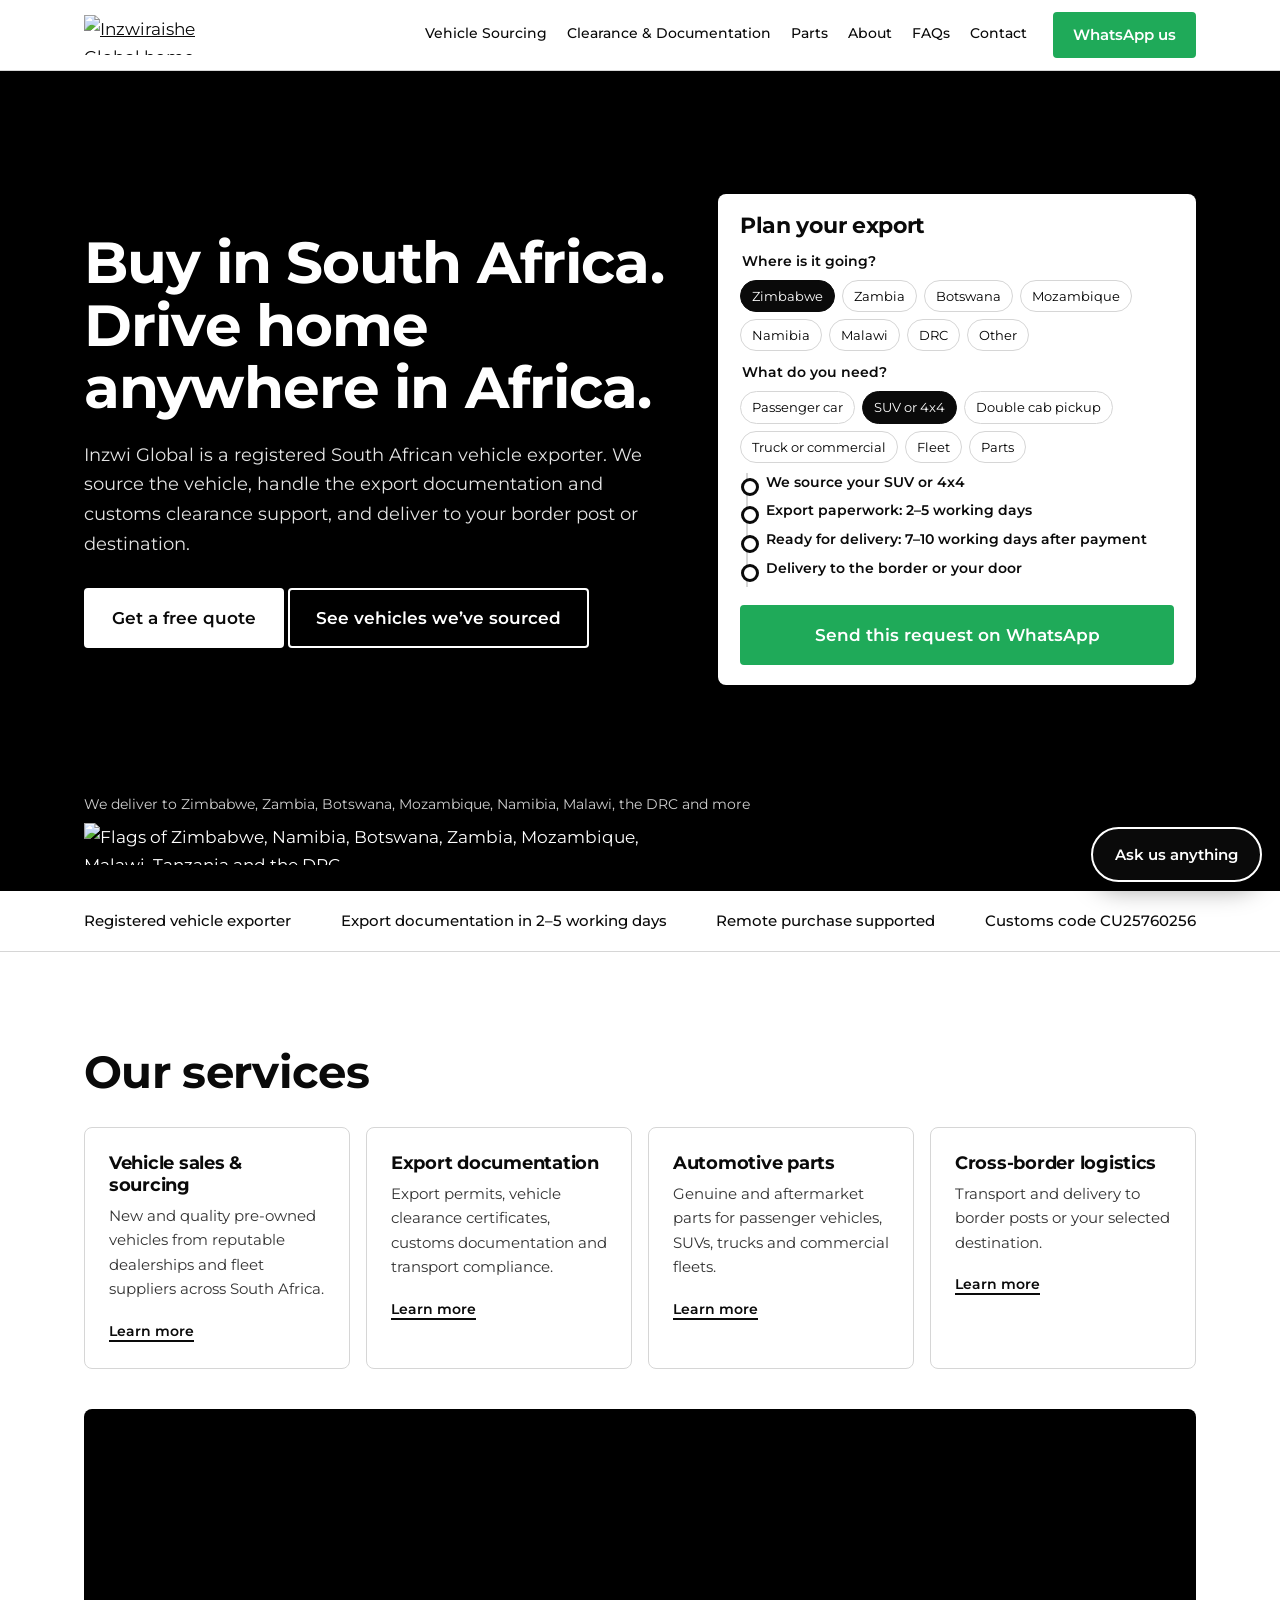
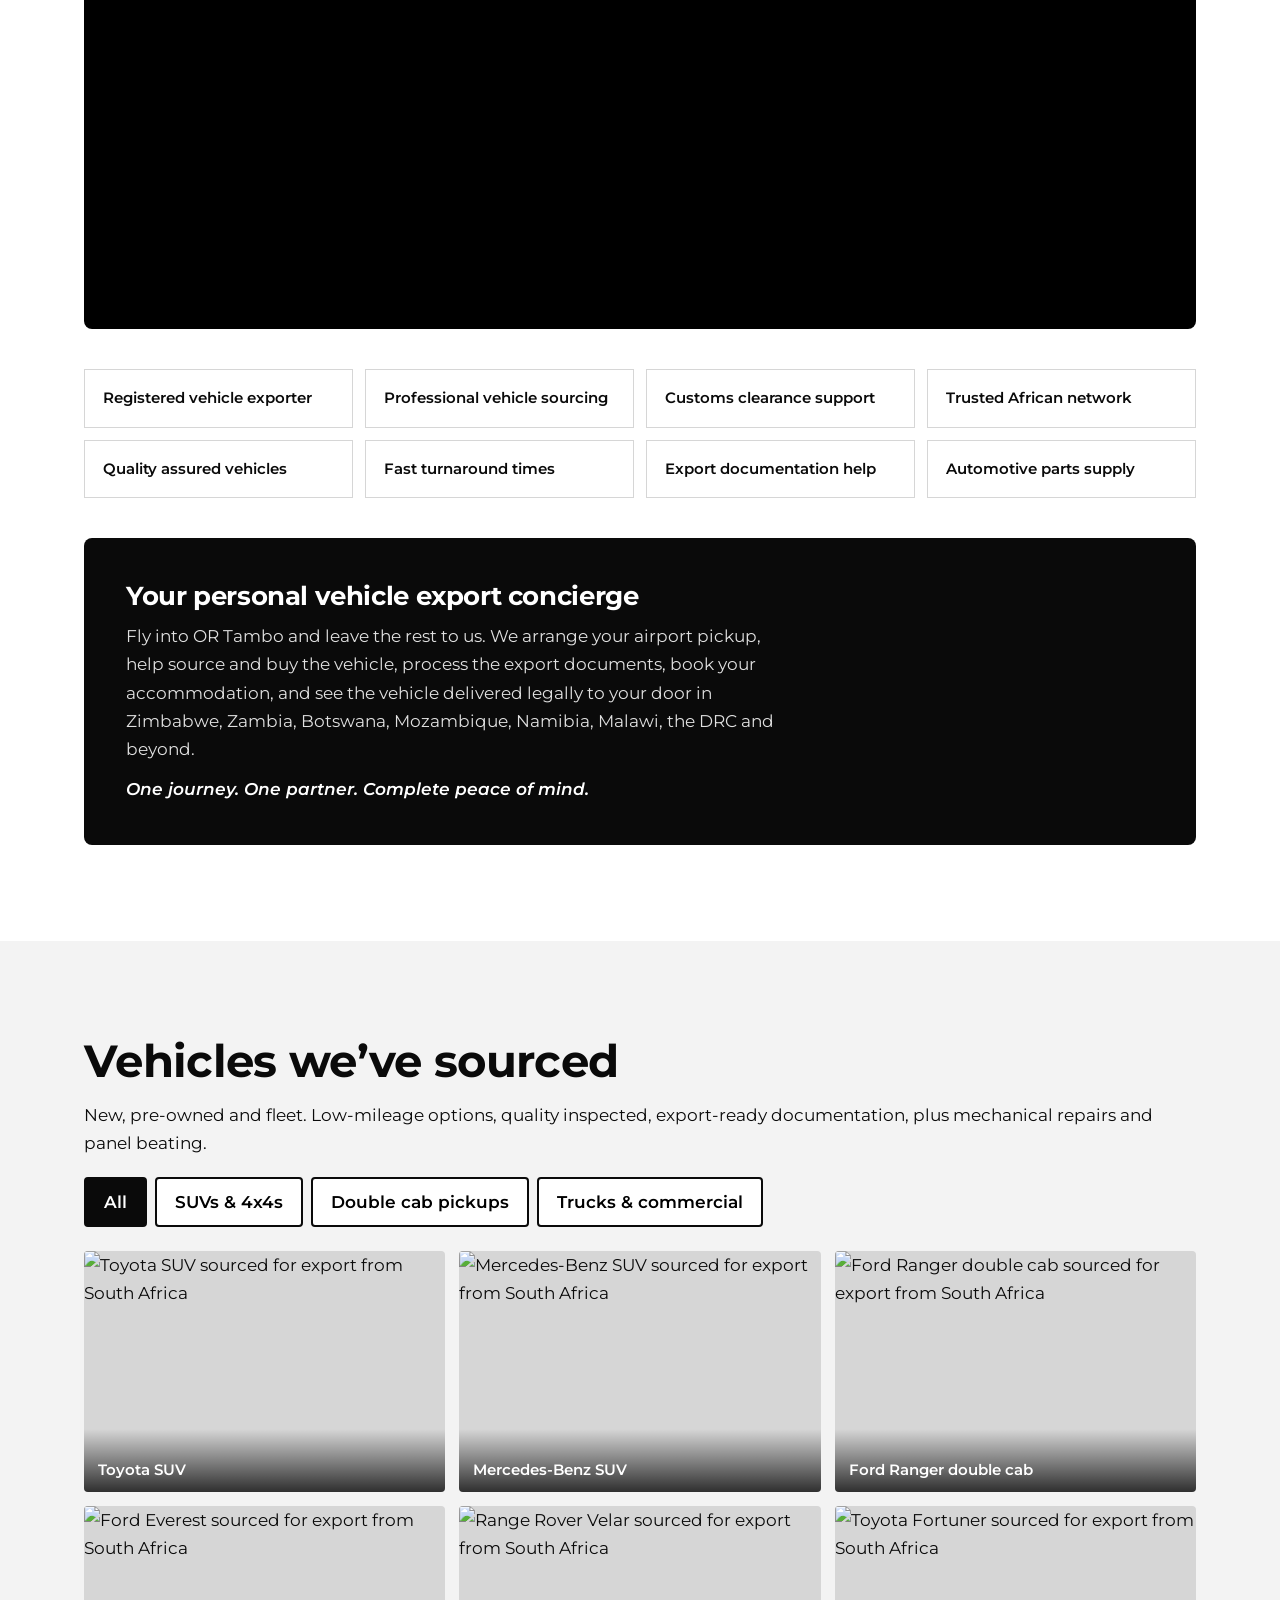
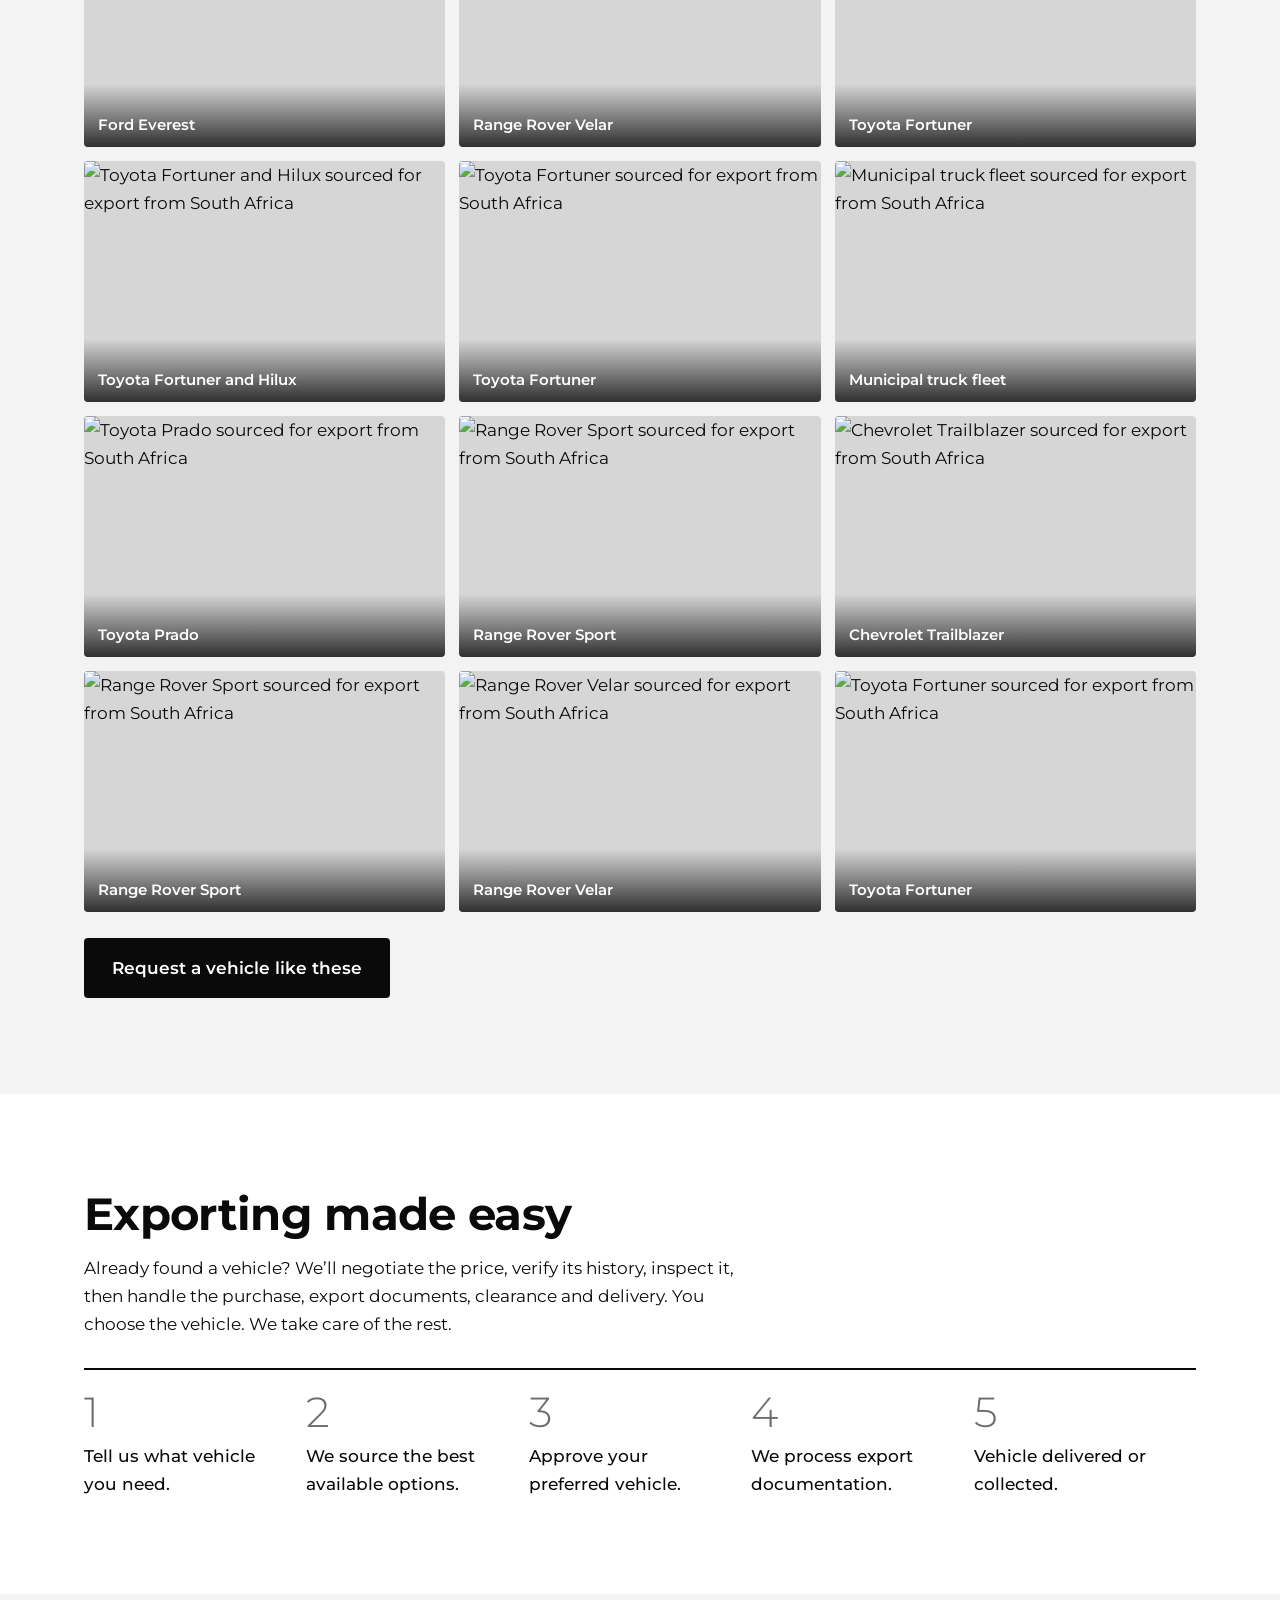
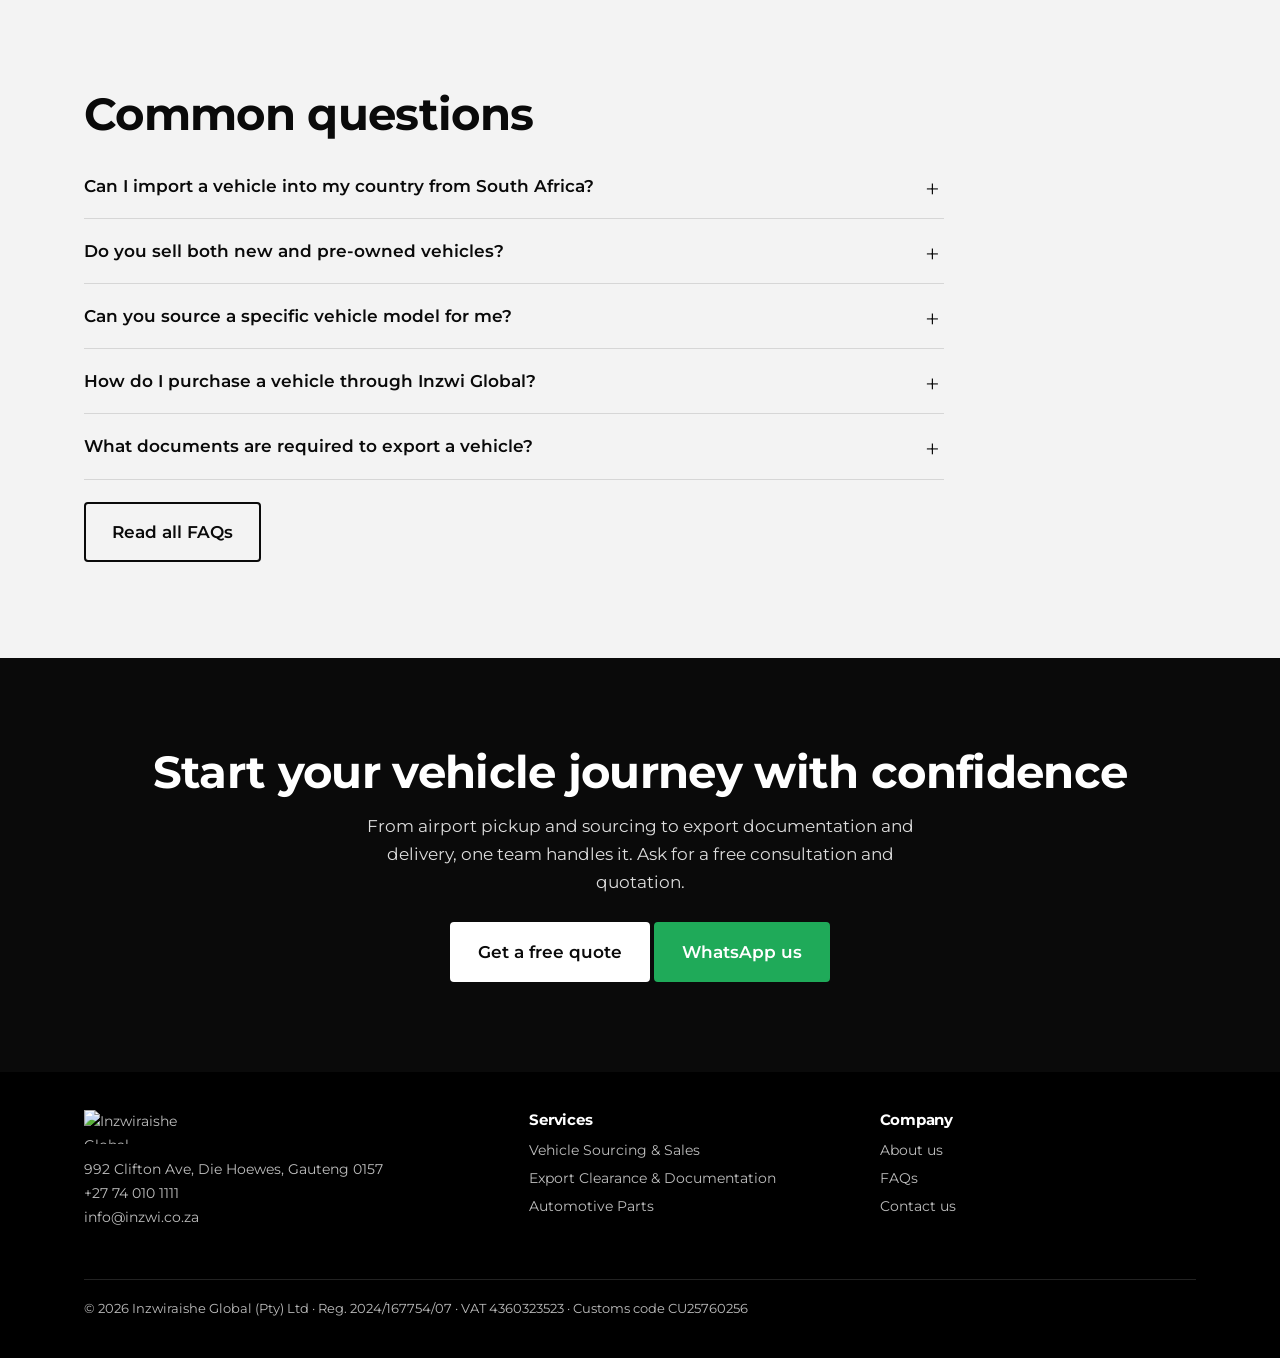
==== index.html @ 3e7db003 "Add files via upload" ====
<!DOCTYPE html>
<html lang="en" data-root="./">
<head>
<meta charset="utf-8">
<meta name="viewport" content="width=device-width, initial-scale=1">
<title>Vehicle Export from South Africa | Inzwi Global</title>
<meta name="description" content="Registered South African vehicle exporter. We source vehicles, handle export documentation and customs clearance, and deliver across Africa. Free quotes.">
<link rel="canonical" href="https://www.inzwiglobal.co.za/">
<meta name="robots" content="index, follow, max-image-preview:large">
<meta name="theme-color" content="#0a0a0a">
<meta property="og:type" content="website"><meta property="og:site_name" content="Inzwi Global"><meta property="og:locale" content="en_ZA">
<meta property="og:title" content="Vehicle Export from South Africa | Inzwi Global"><meta property="og:description" content="Registered South African vehicle exporter. We source vehicles, handle export documentation and customs clearance, and deliver across Africa. Free quotes."><meta property="og:url" content="https://www.inzwiglobal.co.za/">
<meta property="og:image" content="https://www.inzwiglobal.co.za/img/og.jpg"><meta property="og:image:width" content="1200"><meta property="og:image:height" content="630">
<meta name="twitter:card" content="summary_large_image"><meta name="twitter:title" content="Vehicle Export from South Africa | Inzwi Global"><meta name="twitter:description" content="Registered South African vehicle exporter. We source vehicles, handle export documentation and customs clearance, and deliver across Africa. Free quotes."><meta name="twitter:image" content="https://www.inzwiglobal.co.za/img/og.jpg">
<link rel="icon" href="img/logo-dark.png">
<link rel="preconnect" href="https://fonts.googleapis.com"><link rel="preconnect" href="https://fonts.gstatic.com" crossorigin>
<link href="https://fonts.googleapis.com/css2?family=Montserrat:wght@300;400;500;600;700;800&display=swap" rel="stylesheet">
<link rel="stylesheet" href="style.css">
<script type="application/ld+json">{"@context": "https://schema.org", "@type": "AutoDealer", "@id": "https://www.inzwiglobal.co.za/#org", "name": "Inzwiraishe Global (Pty) Ltd", "alternateName": "Inzwi Global", "url": "https://www.inzwiglobal.co.za/", "logo": "https://www.inzwiglobal.co.za/img/logo-dark.png", "image": "https://www.inzwiglobal.co.za/img/og.jpg", "description": "Registered South African vehicle exporter offering vehicle sourcing, export documentation, customs clearance support and automotive parts for clients across Africa.", "telephone": "+27740101111", "email": "info@inzwi.co.za", "address": {"@type": "PostalAddress", "streetAddress": "992 Clifton Ave, Die Hoewes", "addressRegion": "Gauteng", "postalCode": "0157", "addressCountry": "ZA"}, "founder": {"@type": "Person", "name": "Lisah Tais Mwenda", "jobTitle": "Founder & Managing Director"}, "areaServed": ["Zimbabwe", "Zambia", "Botswana", "Mozambique", "Namibia", "Malawi", "Democratic Republic of the Congo"], "taxID": "4360323523"}</script><script type="application/ld+json">{"@context": "https://schema.org", "@type": "WebSite", "name": "Inzwi Global", "url": "https://www.inzwiglobal.co.za/"}</script>
</head>
<body>
<header class="top"><div class="w"><a href="./"><img src="img/logo-dark.png" alt="Inzwiraishe Global home" width="900" height="313"></a>
<nav id="nav" aria-label="Main"><a href="vehicle-exports/">Vehicle Sourcing</a><a href="vehicle-clearance-documentation/">Clearance & Documentation</a><a href="automotive-parts/">Parts</a><a href="about-us/">About</a><a href="faqs/">FAQs</a><a href="contact-us/">Contact</a></nav><button id="mt" aria-expanded="false" aria-controls="nav">Menu</button>
<a class="btn wa" href="https://wa.me/27740101111" target="_blank" rel="noopener">WhatsApp us</a></div></header>
<main id="top">
<div class="hero"><video autoplay muted loop playsinline preload="auto" poster="img/hero-poster.jpg" aria-hidden="true"><source src="vid/hero.mp4" type="video/mp4"></video>
<div class="w"><div><h1>Buy in South Africa. Drive home anywhere in Africa.</h1>
<p class="lead">Inzwi Global is a registered South African vehicle exporter. We source the vehicle, handle the export documentation and customs clearance support, and deliver to your border post or destination.</p>
<a class="btn" href="contact-us/">Get a free quote</a> <a class="btn o" href="#fleet">See vehicles we’ve sourced</a></div>
<div class="plan" id="plan"><h2>Plan your export</h2><p class="sub">Pick your details and see the path your vehicle takes.</p>
<fieldset><legend>Where is it going?</legend><div class="chips" data-k="dest"></div></fieldset>
<fieldset><legend>What do you need?</legend><div class="chips" data-k="veh"></div></fieldset>
<ol class="route" id="route"></ol>
<a class="btn wa" id="planGo" target="_blank" rel="noopener" href="#">Send this request on WhatsApp</a></div></div>
<div class="w flags" style="flex:none;display:block;padding-top:0"><p>We deliver to Zimbabwe, Zambia, Botswana, Mozambique, Namibia, Malawi, the DRC and more</p><img src="img/flags.png" alt="Flags of Zimbabwe, Namibia, Botswana, Zambia, Mozambique, Malawi, Tanzania and the DRC" width="1043" height="77" ></div></div>
<div class="band"><div class="w"><span>Registered vehicle exporter</span><span>Export documentation in 2–5 working days</span><span>Remote purchase supported</span><span>Customs code CU25760256</span></div></div>

<section id="services"><div class="w"><h2>Our services</h2>
<div class="cards">
<a href="vehicle-exports/"><h3>Vehicle sales & sourcing</h3><p>New and quality pre-owned vehicles from reputable dealerships and fleet suppliers across South Africa.</p><span>Learn more</span></a>
<a href="vehicle-clearance-documentation/"><h3>Export documentation</h3><p>Export permits, vehicle clearance certificates, customs documentation and transport compliance.</p><span>Learn more</span></a>
<a href="automotive-parts/"><h3>Automotive parts</h3><p>Genuine and aftermarket parts for passenger vehicles, SUVs, trucks and commercial fleets.</p><span>Learn more</span></a>
<a href="vehicle-clearance-documentation/#delivery"><h3>Cross-border logistics</h3><p>Transport and delivery to border posts or your selected destination.</p><span>Learn more</span></a></div>
<div class="loop"><video autoplay muted loop playsinline preload="auto" poster="img/loop-poster.jpg" aria-label="Inzwiraishe signature animation"><source src="vid/loop.mp4" type="video/mp4"></video></div>
<div class="ben"><div>Registered vehicle exporter</div><div>Professional vehicle sourcing</div><div>Customs clearance support</div><div>Trusted African network</div><div>Quality assured vehicles</div><div>Fast turnaround times</div><div>Export documentation help</div><div>Automotive parts supply</div></div>
<div class="concierge dark"><h3>Your personal vehicle export concierge</h3><p>Fly into OR Tambo and leave the rest to us. We arrange your airport pickup, help source and buy the vehicle, process the export documents, book your accommodation, and see the vehicle delivered legally to your door in Zimbabwe, Zambia, Botswana, Mozambique, Namibia, Malawi, the DRC and beyond.</p><p><em>One journey. One partner. Complete peace of mind.</em></p></div></div></section>

<section id="fleet" class="gr"><div class="w"><h2>Vehicles we’ve sourced</h2><p>New, pre-owned and fleet. Low-mileage options, quality inspected, export-ready documentation, plus mechanical repairs and panel beating.</p>
<div class="filters" role="group" aria-label="Filter vehicles"><button aria-pressed="true" data-f="all">All</button><button aria-pressed="false" data-f="suv">SUVs & 4x4s</button><button aria-pressed="false" data-f="pick">Double cab pickups</button><button aria-pressed="false" data-f="com">Trucks & commercial</button></div>
<div class="gal" id="gal"><figure data-c="suv"><img src="img/v01.webp" alt="Toyota SUV sourced for export from South Africa" width="1400" height="933" loading=lazy ><figcaption>Toyota SUV</figcaption></figure><figure data-c="suv"><img src="img/v02.webp" alt="Mercedes-Benz SUV sourced for export from South Africa" width="900" height="600" loading=lazy ><figcaption>Mercedes-Benz SUV</figcaption></figure><figure data-c="pick"><img src="img/v03.webp" alt="Ford Ranger double cab sourced for export from South Africa" width="900" height="600" loading=lazy ><figcaption>Ford Ranger double cab</figcaption></figure><figure data-c="suv"><img src="img/v04.webp" alt="Ford Everest sourced for export from South Africa" width="900" height="600" loading=lazy ><figcaption>Ford Everest</figcaption></figure><figure data-c="suv"><img src="img/v05.webp" alt="Range Rover Velar sourced for export from South Africa" width="900" height="600" loading=lazy ><figcaption>Range Rover Velar</figcaption></figure><figure data-c="suv"><img src="img/v06.webp" alt="Toyota Fortuner sourced for export from South Africa" width="1400" height="933" loading=lazy ><figcaption>Toyota Fortuner</figcaption></figure><figure data-c="pick"><img src="img/v07.webp" alt="Toyota Fortuner and Hilux sourced for export from South Africa" width="900" height="600" loading=lazy ><figcaption>Toyota Fortuner and Hilux</figcaption></figure><figure data-c="suv"><img src="img/v08.webp" alt="Toyota Fortuner sourced for export from South Africa" width="1400" height="933" loading=lazy ><figcaption>Toyota Fortuner</figcaption></figure><figure data-c="com"><img src="img/v09.webp" alt="Municipal truck fleet sourced for export from South Africa" width="900" height="600" loading=lazy ><figcaption>Municipal truck fleet</figcaption></figure><figure data-c="suv"><img src="img/v10.webp" alt="Toyota Prado sourced for export from South Africa" width="1400" height="933" loading=lazy ><figcaption>Toyota Prado</figcaption></figure><figure data-c="suv"><img src="img/v11.webp" alt="Range Rover Sport sourced for export from South Africa" width="900" height="600" loading=lazy ><figcaption>Range Rover Sport</figcaption></figure><figure data-c="suv"><img src="img/v12.webp" alt="Chevrolet Trailblazer sourced for export from South Africa" width="900" height="600" loading=lazy ><figcaption>Chevrolet Trailblazer</figcaption></figure><figure data-c="suv"><img src="img/v13.webp" alt="Range Rover Sport sourced for export from South Africa" width="900" height="600" loading=lazy ><figcaption>Range Rover Sport</figcaption></figure><figure data-c="suv"><img src="img/v14.webp" alt="Range Rover Velar sourced for export from South Africa" width="900" height="600" loading=lazy ><figcaption>Range Rover Velar</figcaption></figure><figure data-c="suv"><img src="img/v15.webp" alt="Toyota Fortuner sourced for export from South Africa" width="900" height="600" loading=lazy ><figcaption>Toyota Fortuner</figcaption></figure></div>
<p style="margin-top:26px"><a class="btn" href="contact-us/">Request a vehicle like these</a></p></div></section>

<section id="process"><div class="w"><h2>Exporting made easy</h2><p style="max-width:62ch">Already found a vehicle? We’ll negotiate the price, verify its history, inspect it, then handle the purchase, export documents, clearance and delivery. You choose the vehicle. We take care of the rest.</p>
<div class="steps"><div>Tell us what vehicle you need.</div><div>We source the best available options.</div><div>Approve your preferred vehicle.</div><div>We process export documentation.</div><div>Vehicle delivered or collected.</div></div></div></section>

<section class="gr"><div class="w"><h2>Common questions</h2><div style="max-width:860px"><details><summary>Can I import a vehicle into my country from South Africa?</summary><p>Yes. We assist customers across Africa and beyond with sourcing, export documentation and clearance, including Zimbabwe, Zambia, Botswana, Mozambique, Namibia, Malawi, the DRC and many others.</p></details><details><summary>Do you sell both new and pre-owned vehicles?</summary><p>Yes. We source brand-new and quality pre-owned vehicles from reputable dealerships, manufacturers, fleet operators and trusted suppliers across South Africa.</p></details><details><summary>Can you source a specific vehicle model for me?</summary><p>Absolutely. Give us the make, model, year, specification or budget and our sourcing team will search our network for the best options.</p></details><details><summary>How do I purchase a vehicle through Inzwi Global?</summary><p>Contact us with your requirements. We source options, send quotations and vehicle details, assist with export documentation and guide you from start to finish.</p></details><details><summary>What documents are required to export a vehicle?</summary><p>Requirements vary by destination country. Our team will guide you through the specific requirements for yours.</p></details></div><p style="margin-top:22px"><a class="btn o" href="faqs/">Read all FAQs</a></p></div></section>
<section class="cta dark"><div class="w"><h2>Start your vehicle journey with confidence</h2><p>From airport pickup and sourcing to export documentation and delivery, one team handles it. Ask for a free consultation and quotation.</p><a class="btn" href="contact-us/">Get a free quote</a> <a class="btn wa" href="https://wa.me/27740101111" target="_blank" rel="noopener">WhatsApp us</a></div></section>
</main>
<footer><div class="w"><div class="fg"><div><img class="l" src="img/logo-light.png" alt="Inzwiraishe Global" width="900" height="313"><p style="margin-top:14px">992 Clifton Ave, Die Hoewes, Gauteng 0157<br><a href="tel:+27740101111" style="display:inline">+27 74 010 1111</a><br><a href="mailto:info@inzwi.co.za" style="display:inline">info@inzwi.co.za</a></p></div>
<div><h3>Services</h3><a href="vehicle-exports/">Vehicle Sourcing & Sales</a><a href="vehicle-clearance-documentation/">Export Clearance & Documentation</a><a href="automotive-parts/">Automotive Parts</a></div>
<div><h3>Company</h3><a href="about-us/">About us</a><a href="faqs/">FAQs</a><a href="contact-us/">Contact us</a></div></div>
<p class="sm">© 2026 Inzwiraishe Global (Pty) Ltd · Reg. 2024/167754/07 · VAT 4360323523 · Customs code CU25760256</p></div></footer>
<div id="lb" role="dialog" aria-label="Vehicle photo"><img alt=""></div>
<div id="cb"><div id="cbp" role="dialog" aria-label="Chat assistant"><header>Inzwi assistant</header><div id="cbm" aria-live="polite"></div><div id="cbq"></div>
<form id="cbf"><input id="cbi" placeholder="Ask about exports, documents, parts…" aria-label="Your question" autocomplete="off"><button>Send</button></form></div>
<button id="cbt" aria-expanded="false">Ask us anything</button></div>
<script src="app.js" defer></script>
</body>
</html>
---- style.css ----
:root{--ink:#0a0a0a;--g1:#f3f3f3;--g2:#d6d6d6;--g3:#6d6d6d;--paper:#fff;--r:4px}
*{box-sizing:border-box;margin:0}
html{scroll-behavior:smooth;scroll-padding-top:76px}
body{font-family:Montserrat,system-ui,sans-serif;color:var(--ink);background:var(--paper);line-height:1.65;font-size:17px}
img,video{max-width:100%;display:block}a{color:inherit}
:focus-visible{outline:3px solid var(--ink);outline-offset:3px}
.hero :focus-visible,.dark :focus-visible,footer :focus-visible{outline-color:#fff}
.w{max-width:1160px;margin:0 auto;padding:0 24px}
h1,h2,h3{line-height:1.08;letter-spacing:-.015em}
h1{font-size:clamp(2.1rem,4.6vw,3.6rem);font-weight:700}
h2{font-size:clamp(1.9rem,3.6vw,2.8rem);font-weight:700;margin-bottom:16px}
h3{font-size:1.1rem;font-weight:700;line-height:1.25}
p+p{margin-top:12px}section{padding:96px 0}
.btn{display:inline-block;background:var(--ink);color:#fff;font:inherit;font-weight:600;padding:14px 26px;border-radius:var(--r);text-decoration:none;border:2px solid var(--ink);cursor:pointer;transition:background .2s,color .2s}
.btn:hover{background:#fff;color:var(--ink)}
.btn.o{background:none;color:var(--ink)}.btn.o:hover{background:var(--ink);color:#fff}
.hero .btn,.dark .btn{background:#fff;color:var(--ink);border-color:#fff}.hero .btn:hover,.dark .btn:hover{background:none;color:#fff}
.hero .btn.o,.dark .btn.o{background:none;color:#fff}.hero .btn.o:hover,.dark .btn.o:hover{background:#fff;color:var(--ink)}
header.top{position:sticky;top:0;z-index:20;background:rgba(255,255,255,.96);border-bottom:1px solid var(--g2)}
header.top .w{display:flex;align-items:center;gap:26px;height:70px}header.top img{height:40px}
nav{display:flex;gap:24px;margin-left:auto;font-weight:500;font-size:.95rem}
nav a{text-decoration:none;padding:4px 0;border-bottom:2px solid transparent}nav a:hover,nav a[aria-current]{border-color:var(--ink)}
header.top .btn{padding:9px 18px;font-size:.92rem}
.hero{position:relative;color:#fff;background:#000;overflow:hidden;min-height:min(92vh,820px);display:flex;flex-direction:column}
.hero video{position:absolute;inset:0;width:100%;height:100%;object-fit:cover}
.hero:before{content:"";position:absolute;inset:0;background:linear-gradient(90deg,rgba(0,0,0,.82),rgba(0,0,0,.35) 70%),linear-gradient(0deg,rgba(0,0,0,.7),transparent 40%);z-index:1}
.hero .w{position:relative;z-index:2;flex:1;display:grid;grid-template-columns:1.1fr .9fr;gap:50px;align-items:center;padding-top:44px;padding-bottom:28px}
.hero p.lead{font-size:1.12rem;max-width:34em;margin:22px 0 30px;color:#e4e4e4}
.hero h1,.plan{animation:in .9s both}.plan{animation-delay:.15s}
@keyframes in{from{opacity:0;transform:translateY(18px)}}
.hero .w.flags{position:relative;z-index:2;padding:0 24px 26px;width:100%}.flags img{height:42px;width:auto;max-width:100%}
.flags p{font-size:.85rem;color:#cfcfcf;margin-bottom:8px}
.plan{background:#fff;color:var(--ink);border-radius:8px;padding:20px 22px}
.plan h2{font-size:1.35rem;margin-bottom:4px}.plan .sub{display:none}.plan h2{margin-bottom:12px}
.plan fieldset{border:0;padding:0;margin:0 0 10px}.plan legend{font-weight:600;font-size:.88rem;margin-bottom:7px}
.chips{display:flex;flex-wrap:wrap;gap:7px}
.chips button{font:inherit;font-size:.84rem;padding:4px 11px;border:1.5px solid var(--g2);background:#fff;border-radius:99px;cursor:pointer}
.chips button[aria-pressed=true]{background:var(--ink);border-color:var(--ink);color:#fff}
.route{list-style:none;padding:0;margin:6px 0 18px 6px;border-left:2px solid var(--g2)}
.route li{padding:0 0 10px 18px;position:relative;font-size:.86rem;line-height:1.35}.route li span{display:none}
.route li:before{content:"";position:absolute;left:-7px;top:5px;width:12px;height:12px;border-radius:50%;background:#fff;border:3px solid var(--ink)}
.route b{display:block;font-weight:600}.hero .plan .btn{display:block;text-align:center;background:var(--ink);color:#fff;border-color:var(--ink)}.hero .plan .btn:hover{background:#fff;color:var(--ink)}
.btn.wa,.hero .btn.wa,.hero .plan .btn.wa,.dark .btn.wa{background:#1faa59;color:#fff;border-color:#1faa59}.btn.wa:hover,.hero .btn.wa:hover,.hero .plan .btn.wa:hover,.dark .btn.wa:hover{background:#178a47;color:#fff;border-color:#178a47}
.band{border-bottom:1px solid var(--g2);padding:18px 0;font-size:.92rem;font-weight:500}
.band .w{display:flex;gap:12px 36px;flex-wrap:wrap;justify-content:space-between}
.grid4{display:grid;grid-template-columns:repeat(4,1fr);border-top:2px solid var(--ink);margin-top:30px}
.grid4>div{padding:24px 24px 26px 0;border-right:1px solid var(--g2)}.grid4>div+div{padding-left:24px}.grid4>div:last-child{border:0}
.grid4 p{font-size:.95rem;margin-top:8px;color:#333}
.loop{background:#000;margin-top:40px;border-radius:8px;overflow:hidden}.loop video{width:100%;max-height:520px;object-fit:contain;margin:0 auto}
.ben{display:grid;grid-template-columns:repeat(4,1fr);gap:12px;margin-top:40px}
.ben div{border:1px solid var(--g2);padding:16px 18px;font-weight:600;font-size:.94rem}
.dark{background:var(--ink);color:#fff}
.concierge{margin-top:40px;padding:42px;border-radius:8px}.concierge h3{font-size:1.6rem;margin-bottom:10px}.concierge p{max-width:60ch;color:#e0e0e0}.concierge em{color:#fff;font-weight:600}
.gr{background:var(--g1)}
.filters{display:flex;gap:8px;flex-wrap:wrap;margin:20px 0 24px}
.filters button{font:inherit;font-weight:600;padding:9px 18px;border:2px solid var(--ink);background:#fff;cursor:pointer;border-radius:var(--r)}
.filters button[aria-pressed=true]{background:var(--ink);color:#fff}
.gal{display:grid;grid-template-columns:repeat(3,1fr);gap:14px}
.gal figure{position:relative;overflow:hidden;border-radius:var(--r);background:var(--g2);aspect-ratio:3/2;cursor:zoom-in}
.gal img{width:100%;height:100%;object-fit:cover;transition:transform .5s}.gal figure:hover img{transform:scale(1.04)}
.gal figcaption{position:absolute;left:0;bottom:0;right:0;padding:28px 14px 10px;color:#fff;font-weight:600;font-size:.95rem;background:linear-gradient(transparent,rgba(0,0,0,.78))}
.gal [hidden]{display:none}
#lb{position:fixed;inset:0;background:rgba(0,0,0,.9);display:none;place-items:center;z-index:50;padding:20px;cursor:zoom-out}#lb.on{display:grid}#lb img{max-height:90vh;border-radius:var(--r)}
.steps{display:grid;grid-template-columns:repeat(5,1fr);gap:0;counter-reset:s;margin-top:30px;border-top:2px solid var(--ink)}
.steps div{counter-increment:s;padding:22px 20px 0 0;font-weight:500}
.steps div:before{content:counter(s);display:block;font-size:2.6rem;font-weight:300;color:var(--g3);line-height:1;margin-bottom:8px}
.two{display:grid;grid-template-columns:1fr 1fr;gap:56px;align-items:center}
ul.tick{list-style:none;padding:0;margin-top:14px}
ul.tick li{padding:9px 0 9px 30px;position:relative;border-bottom:1px solid var(--g2)}
ul.tick li:before{content:"";position:absolute;left:3px;top:16px;width:12px;height:7px;border-left:2px solid var(--ink);border-bottom:2px solid var(--ink);transform:rotate(-45deg)}
.two img{border-radius:8px}
.parts{display:flex;flex-wrap:wrap;gap:10px;margin:22px 0 28px}.parts span{border:1.5px solid var(--ink);padding:9px 18px;border-radius:99px;font-weight:500}
.vals{display:grid;grid-template-columns:repeat(5,1fr);gap:16px;margin-top:34px}
.vals div{border-top:2px solid var(--ink);padding-top:12px}.vals b{display:block}.vals span{font-size:.9rem;color:#444}
.reg{font-size:.9rem;margin-top:28px;color:var(--g3)}
details{border-bottom:1px solid var(--g2)}
summary{cursor:pointer;font-weight:600;padding:18px 32px 18px 0;list-style:none;position:relative}
summary::-webkit-details-marker{display:none}summary:after{content:"+";position:absolute;right:4px;top:14px;font-size:1.6rem;font-weight:300}
details[open] summary:after{content:"–"}details p{padding:0 0 18px;max-width:62ch;color:#333}
.cta{text-align:center;padding:90px 0}.cta p{max-width:52ch;margin:0 auto 26px;color:#ddd}
.page{padding:70px 0 96px}.page h1{font-size:clamp(2.2rem,5vw,3.6rem);margin-bottom:46px}
.contactg{display:grid;grid-template-columns:.8fr 1.2fr;gap:60px;align-items:start}
.dir img{width:100%;border-radius:8px;background:var(--g1);aspect-ratio:2/3;object-fit:cover}
.dir h2{font-size:1.6rem;margin:20px 0 2px}.dir .t{color:var(--g3);margin-bottom:12px}
.dir a{display:block;text-decoration:none;font-weight:500;padding:3px 0}.dir a:hover{text-decoration:underline}
.info{display:grid;grid-template-columns:1fr 1fr;gap:20px;margin:0 0 36px;padding-bottom:30px;border-bottom:1px solid var(--g2)}
.info b{display:block;font-size:.85rem;color:var(--g3);font-weight:600;margin-bottom:2px}
form{display:grid;grid-template-columns:1fr 1fr;gap:14px}form .f{grid-column:1/-1}
label{font-weight:600;font-size:.88rem;display:block;margin-bottom:5px}
input,textarea,select{width:100%;font:inherit;padding:12px 13px;border:1.5px solid var(--g2);border-radius:var(--r);background:#fff}
input:focus,textarea:focus,select:focus{border-color:var(--ink);outline:0}
footer{background:#000;color:#bdbdbd;padding:38px 0;font-size:.9rem}
footer .w{display:flex;gap:24px;align-items:center;justify-content:space-between;flex-wrap:wrap}footer img.l{height:34px}footer img.fl{height:22px}
#cb{position:fixed;right:18px;bottom:18px;z-index:30;font-size:.95rem}
#cbt{background:var(--ink);color:#fff;border:2px solid #fff;border-radius:99px;padding:13px 22px;font:inherit;font-weight:600;cursor:pointer;box-shadow:0 8px 24px rgba(0,0,0,.35)}
#cbp{display:none;width:min(370px,calc(100vw - 36px));height:min(520px,70vh);background:#fff;border-radius:12px;box-shadow:0 20px 50px rgba(0,0,0,.4);flex-direction:column;overflow:hidden;margin-bottom:10px}#cbp.on{display:flex}
#cbp header{background:var(--ink);color:#fff;padding:14px 16px;font-weight:700}
#cbm{flex:1;overflow:auto;padding:14px;display:flex;flex-direction:column;gap:9px;background:var(--g1)}
.m{max-width:86%;padding:9px 13px;border-radius:12px;background:#fff;border:1px solid var(--g2);align-self:flex-start}
.m.u{background:var(--ink);color:#fff;border-color:var(--ink);align-self:flex-end}.m a{font-weight:700}
#cbq{padding:8px 12px;display:flex;gap:6px;flex-wrap:wrap;border-top:1px solid var(--g2)}
#cbq button{font:inherit;font-size:.82rem;border:1.5px solid var(--ink);background:#fff;border-radius:99px;padding:5px 11px;cursor:pointer}
#cbf{display:flex;border-top:1px solid var(--g2)}#cbf input{border:0;border-radius:0}#cbf button{border:0;background:var(--ink);color:#fff;font-weight:600;padding:0 18px;cursor:pointer}
@media(max-width:900px){.hero .w,.two,.contactg{grid-template-columns:1fr}.grid4,.steps,.vals,.ben,.gal{grid-template-columns:1fr 1fr}nav{display:none}header.top .btn{margin-left:auto}section{padding:64px 0}.grid4>div{border:0;padding:18px 0!important;border-bottom:1px solid var(--g2)}.dir img{max-width:340px}.concierge{padding:28px}}
@media(max-width:560px){.gal,form,.ben,.grid4,.steps,.vals,.info{grid-template-columns:1fr}}
@media(prefers-reduced-motion:reduce){*{transition:none!important;animation:none!important;scroll-behavior:auto!important}}
/* v3 additions */
nav{gap:20px;font-size:.88rem}
#mt{display:none;margin-left:auto;font:inherit;font-weight:600;background:none;border:2px solid var(--ink);border-radius:var(--r);padding:8px 14px;cursor:pointer}
.crumb{font-size:.85rem;color:var(--g3);margin-bottom:18px}.crumb a{text-decoration:none}.crumb a:hover{text-decoration:underline}
.ph{background:var(--g1);padding:64px 0 54px;border-bottom:1px solid var(--g2)}.ph p.lead{font-size:1.1rem;max-width:62ch;margin-top:16px;color:#333}
.ph h1{font-size:clamp(2rem,4.2vw,3.2rem)}
.cards{display:grid;grid-template-columns:repeat(4,1fr);gap:16px;margin-top:30px}
.cards a{display:block;text-decoration:none;border:1px solid var(--g2);border-radius:8px;padding:24px;transition:border-color .2s,transform .2s}
.cards a:hover{border-color:var(--ink);transform:translateY(-3px)}.cards p{font-size:.93rem;margin:8px 0 14px;color:#333}.cards span{font-weight:600;font-size:.9rem;border-bottom:2px solid var(--ink)}
.cols{display:grid;grid-template-columns:repeat(3,1fr);gap:16px;margin-top:26px}.cols div{border-top:2px solid var(--ink);padding-top:14px}.cols p{font-size:.95rem;margin-top:6px;color:#333}
.gal.s figure{cursor:default}
.prose{max-width:70ch}.prose h2{font-size:1.6rem;margin:38px 0 12px}.prose h2:first-child{margin-top:0}.prose ul{padding-left:20px;margin-top:10px}.prose li{padding:3px 0}
footer .fg{display:grid;grid-template-columns:1.3fr 1fr 1fr;gap:34px;align-items:start;width:100%}footer a{text-decoration:none;display:block;padding:2px 0}footer a:hover{color:#fff;text-decoration:underline}footer h3{color:#fff;font-size:.95rem;margin-bottom:8px}footer .sm{margin-top:26px;font-size:.82rem;width:100%;border-top:1px solid #222;padding-top:18px}
@media(max-width:980px){nav{display:none;position:absolute;top:70px;left:0;right:0;background:#fff;flex-direction:column;gap:0;padding:8px 24px 16px;border-bottom:1px solid var(--g2);margin:0}nav.open{display:flex}nav a{padding:12px 0;border-bottom:1px solid var(--g1)}#mt{display:block}header.top .btn{margin-left:0}.cards,.cols{grid-template-columns:1fr 1fr}footer .fg{grid-template-columns:1fr}}
@media(max-width:560px){.cards,.cols{grid-template-columns:1fr}}
img{height:auto}
header.top img,footer img.l{width:auto}
.gal img{height:100%}
.dir img{height:auto}
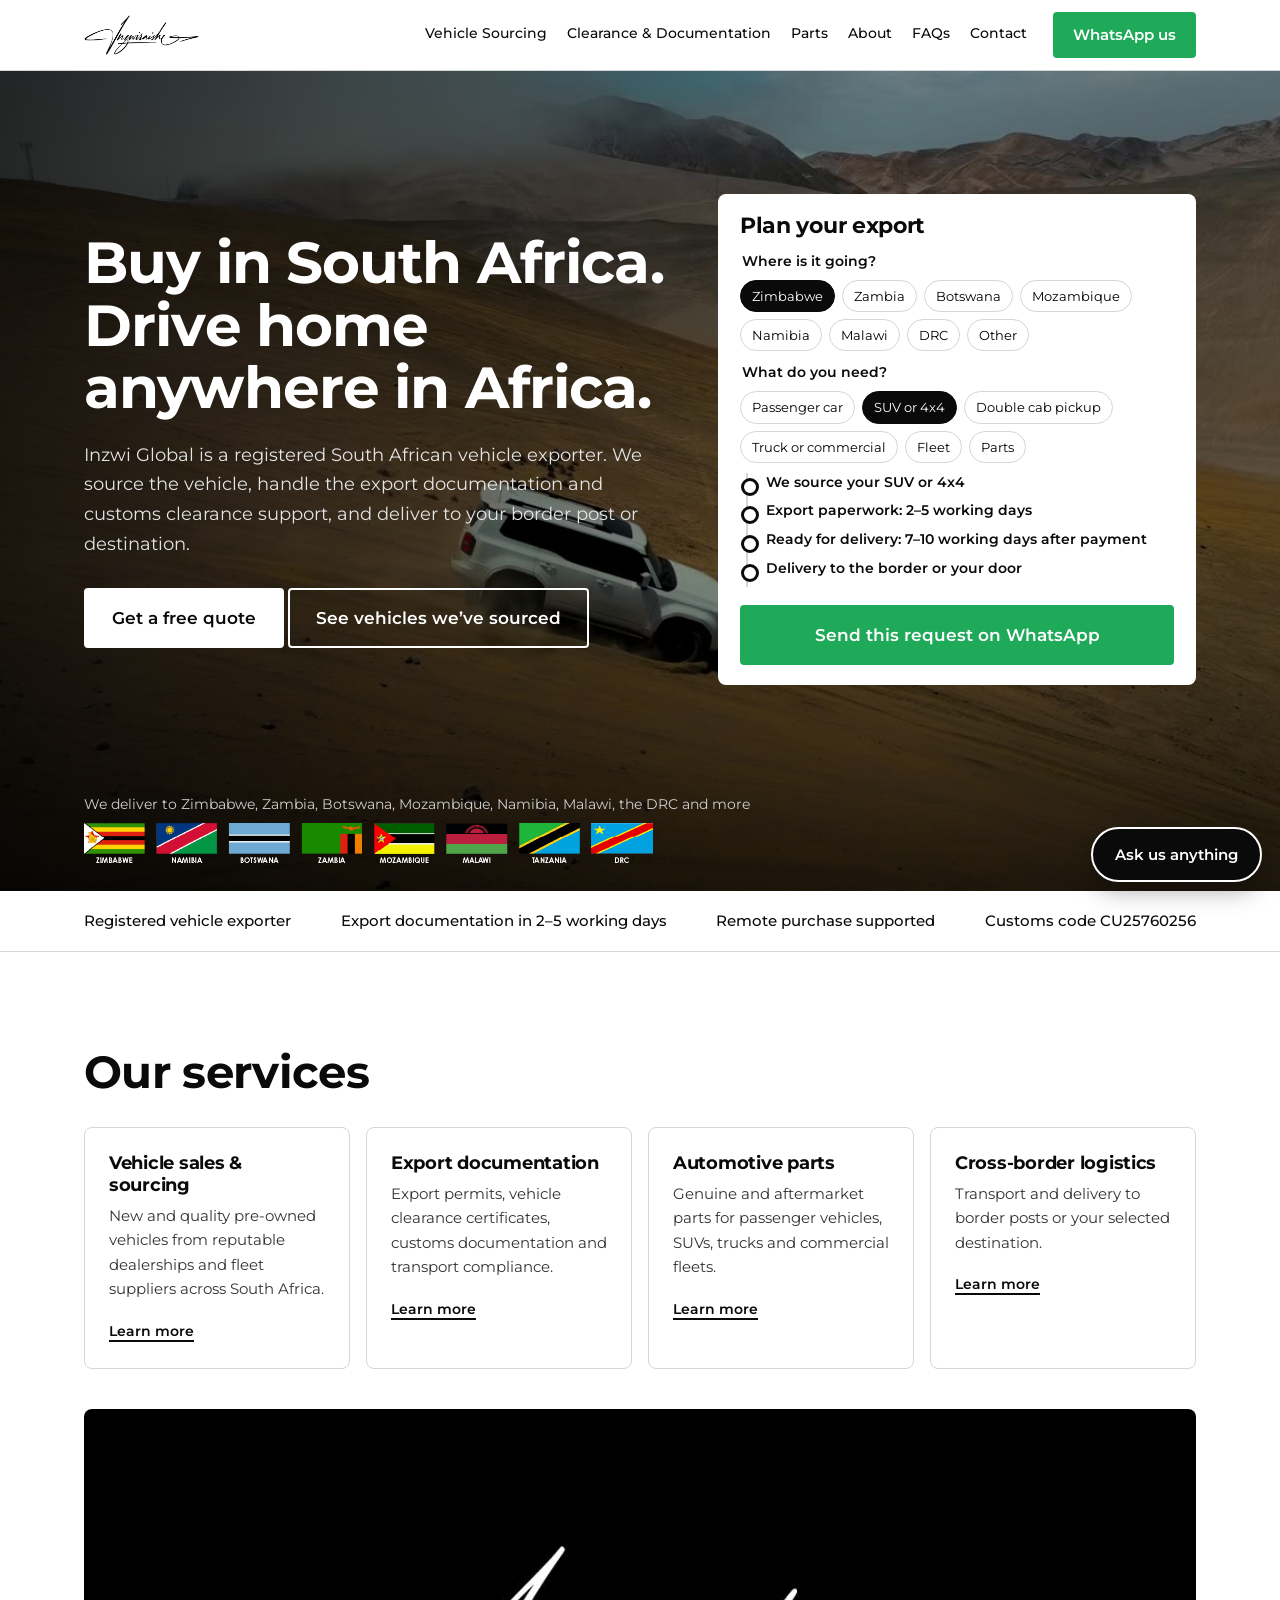
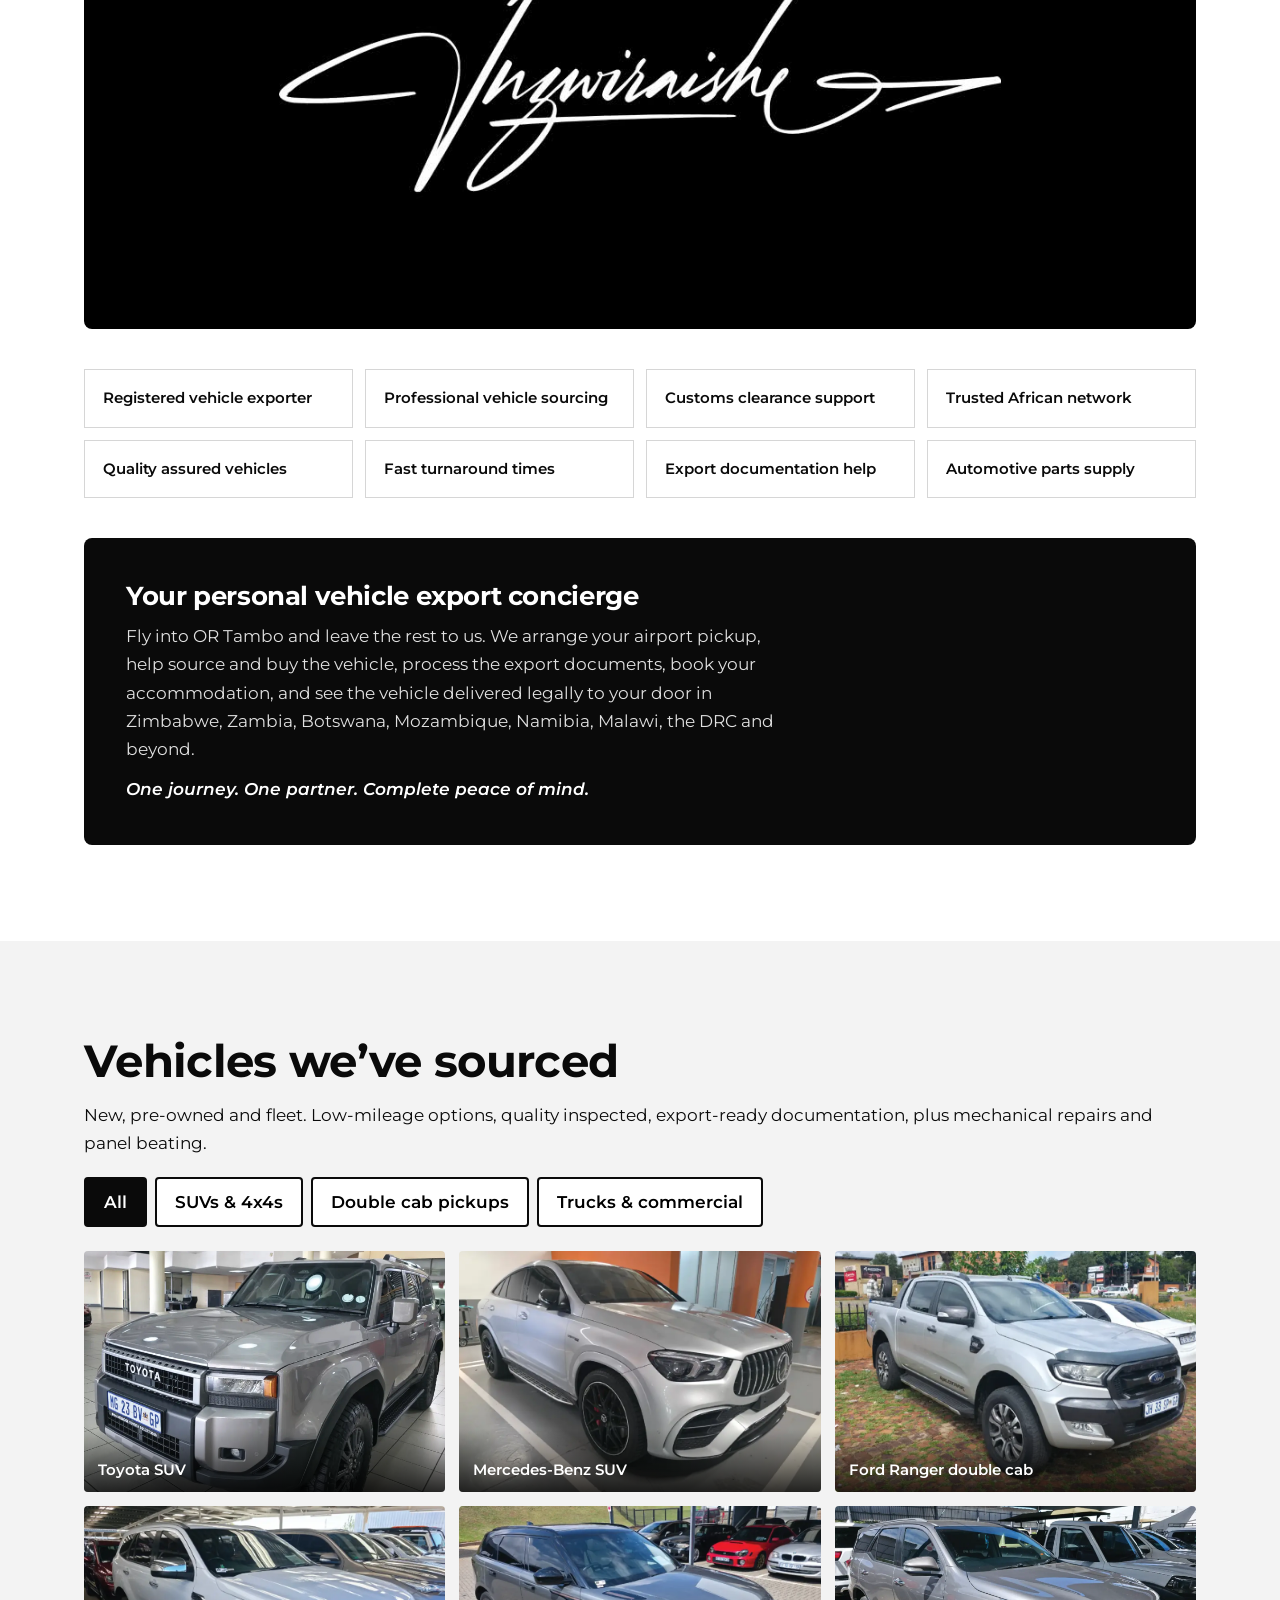
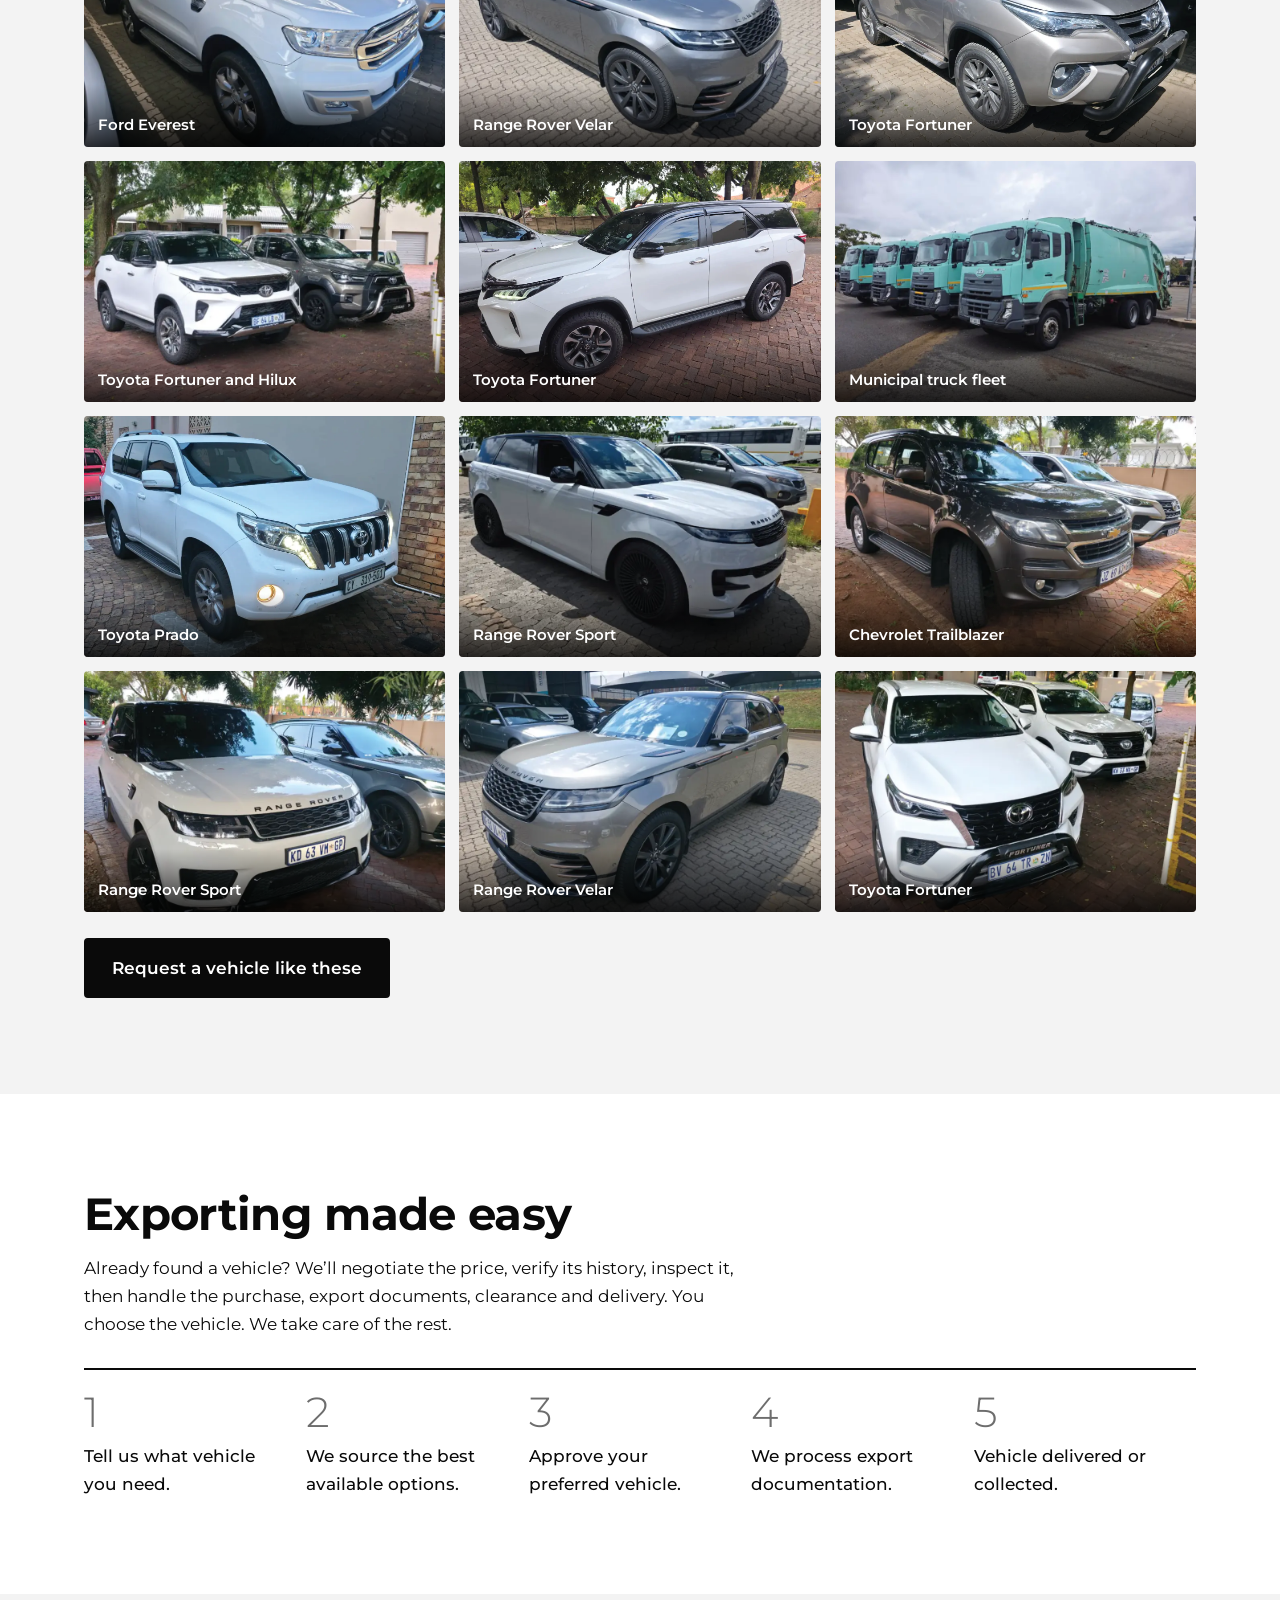
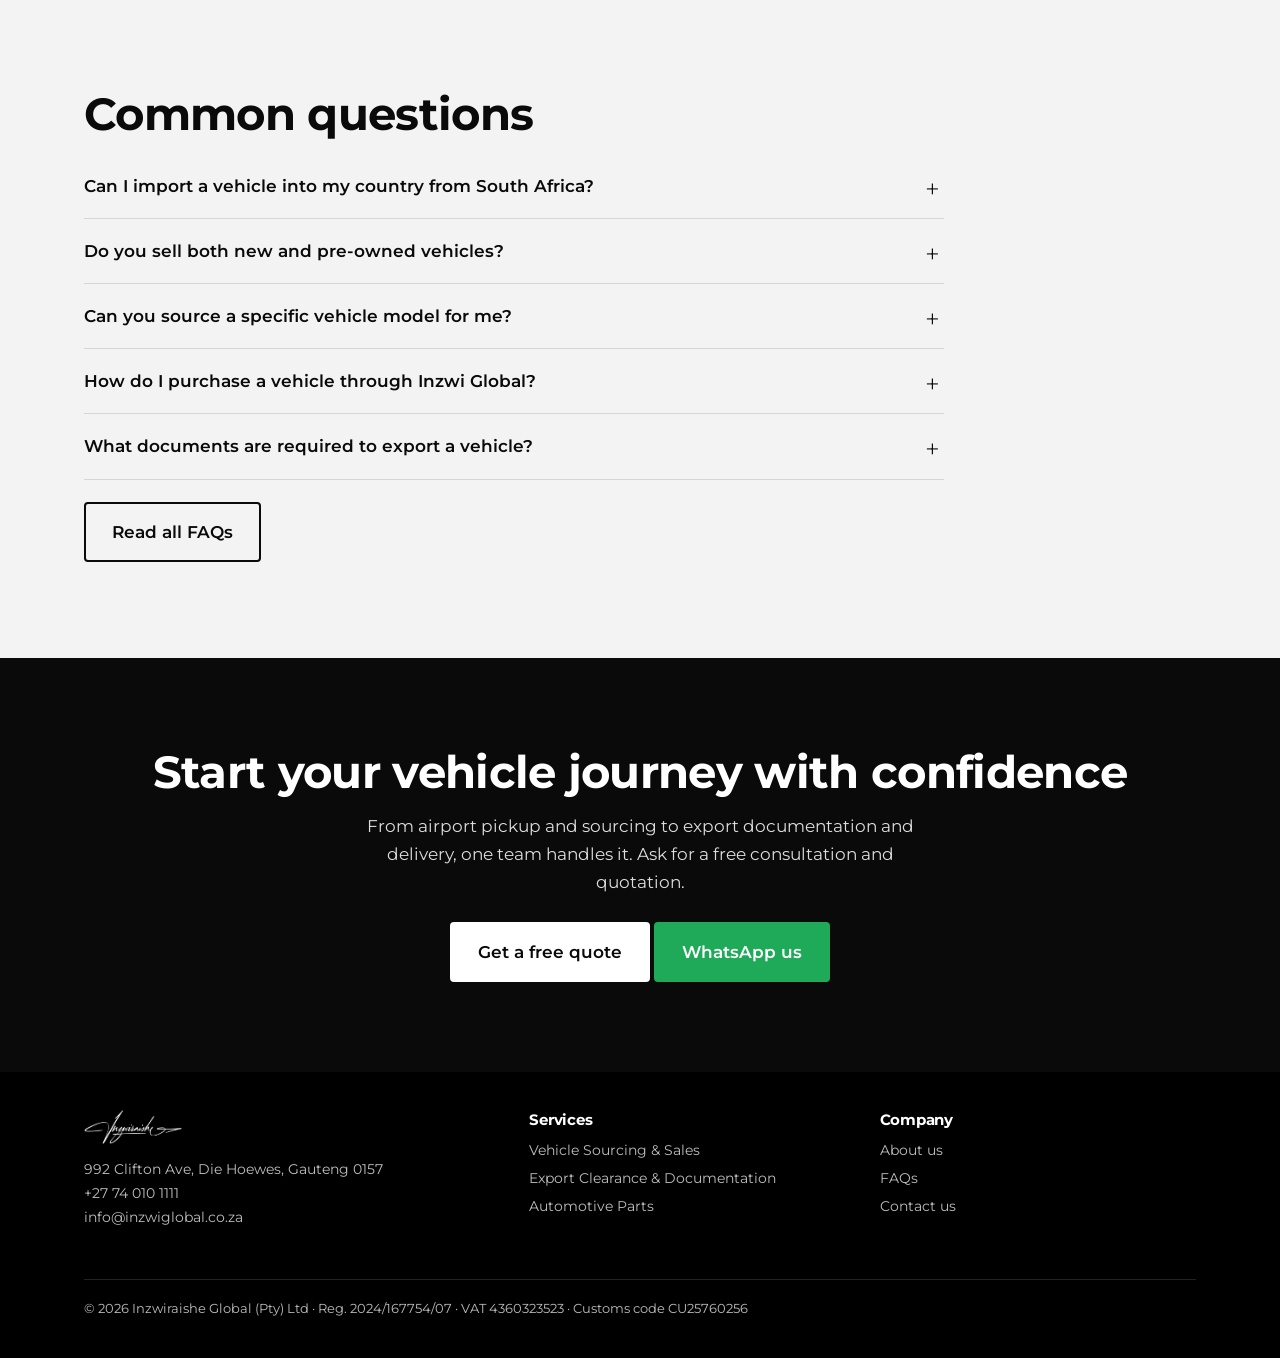
==== commit f41f8646: "Update index.html" ====
--- a/index.html
+++ b/index.html
@@ -56,7 +56,7 @@
 <section class="gr"><div class="w"><h2>Common questions</h2><div style="max-width:860px"><details><summary>Can I import a vehicle into my country from South Africa?</summary><p>Yes. We assist customers across Africa and beyond with sourcing, export documentation and clearance, including Zimbabwe, Zambia, Botswana, Mozambique, Namibia, Malawi, the DRC and many others.</p></details><details><summary>Do you sell both new and pre-owned vehicles?</summary><p>Yes. We source brand-new and quality pre-owned vehicles from reputable dealerships, manufacturers, fleet operators and trusted suppliers across South Africa.</p></details><details><summary>Can you source a specific vehicle model for me?</summary><p>Absolutely. Give us the make, model, year, specification or budget and our sourcing team will search our network for the best options.</p></details><details><summary>How do I purchase a vehicle through Inzwi Global?</summary><p>Contact us with your requirements. We source options, send quotations and vehicle details, assist with export documentation and guide you from start to finish.</p></details><details><summary>What documents are required to export a vehicle?</summary><p>Requirements vary by destination country. Our team will guide you through the specific requirements for yours.</p></details></div><p style="margin-top:22px"><a class="btn o" href="faqs/">Read all FAQs</a></p></div></section>
 <section class="cta dark"><div class="w"><h2>Start your vehicle journey with confidence</h2><p>From airport pickup and sourcing to export documentation and delivery, one team handles it. Ask for a free consultation and quotation.</p><a class="btn" href="contact-us/">Get a free quote</a> <a class="btn wa" href="https://wa.me/27740101111" target="_blank" rel="noopener">WhatsApp us</a></div></section>
 </main>
-<footer><div class="w"><div class="fg"><div><img class="l" src="img/logo-light.png" alt="Inzwiraishe Global" width="900" height="313"><p style="margin-top:14px">992 Clifton Ave, Die Hoewes, Gauteng 0157<br><a href="tel:+27740101111" style="display:inline">+27 74 010 1111</a><br><a href="mailto:info@inzwi.co.za" style="display:inline">info@inzwi.co.za</a></p></div>
+<footer><div class="w"><div class="fg"><div><img class="l" src="img/logo-light.png" alt="Inzwiraishe Global" width="900" height="313"><p style="margin-top:14px">992 Clifton Ave, Die Hoewes, Gauteng 0157<br><a href="tel:+27740101111" style="display:inline">+27 74 010 1111</a><br><a href="mailto:info@inzwiglobal.co.za" style="display:inline">info@inzwiglobal.co.za</a></p></div>
 <div><h3>Services</h3><a href="vehicle-exports/">Vehicle Sourcing & Sales</a><a href="vehicle-clearance-documentation/">Export Clearance & Documentation</a><a href="automotive-parts/">Automotive Parts</a></div>
 <div><h3>Company</h3><a href="about-us/">About us</a><a href="faqs/">FAQs</a><a href="contact-us/">Contact us</a></div></div>
 <p class="sm">© 2026 Inzwiraishe Global (Pty) Ltd · Reg. 2024/167754/07 · VAT 4360323523 · Customs code CU25760256</p></div></footer>
